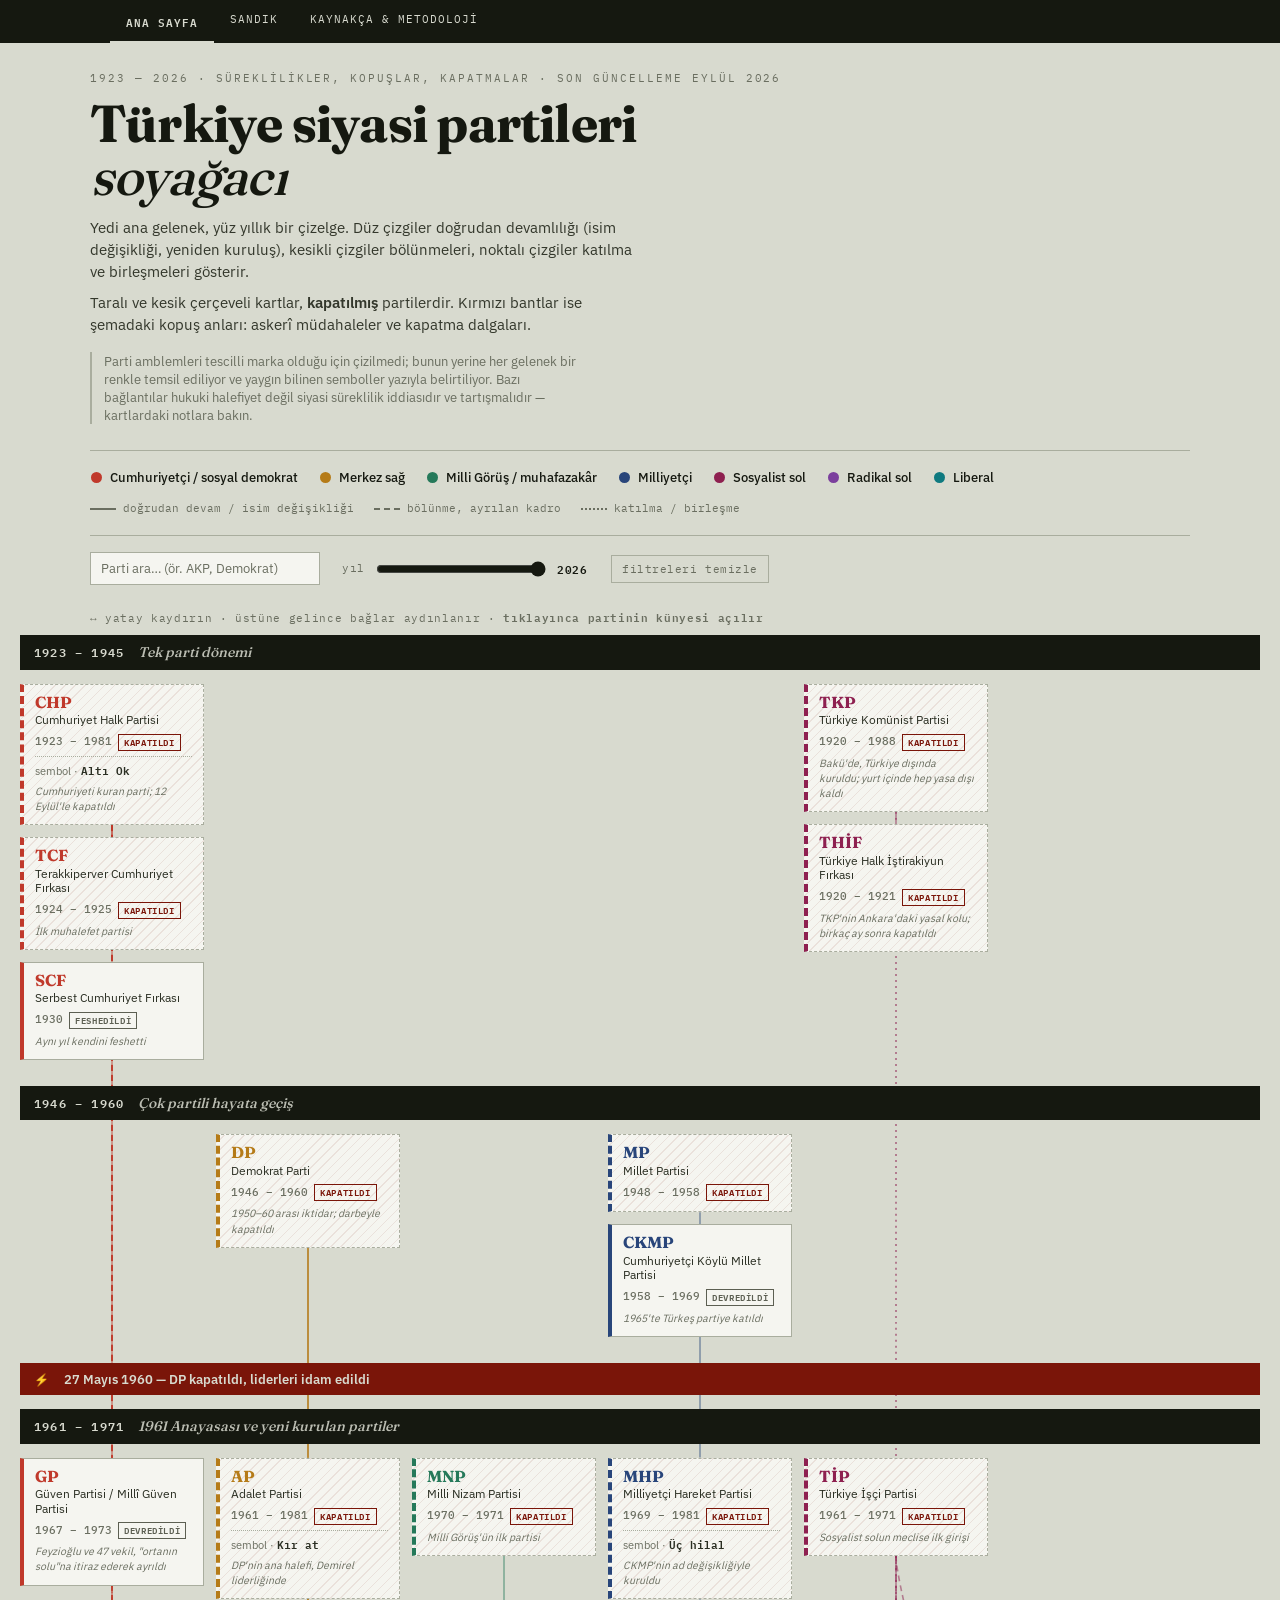
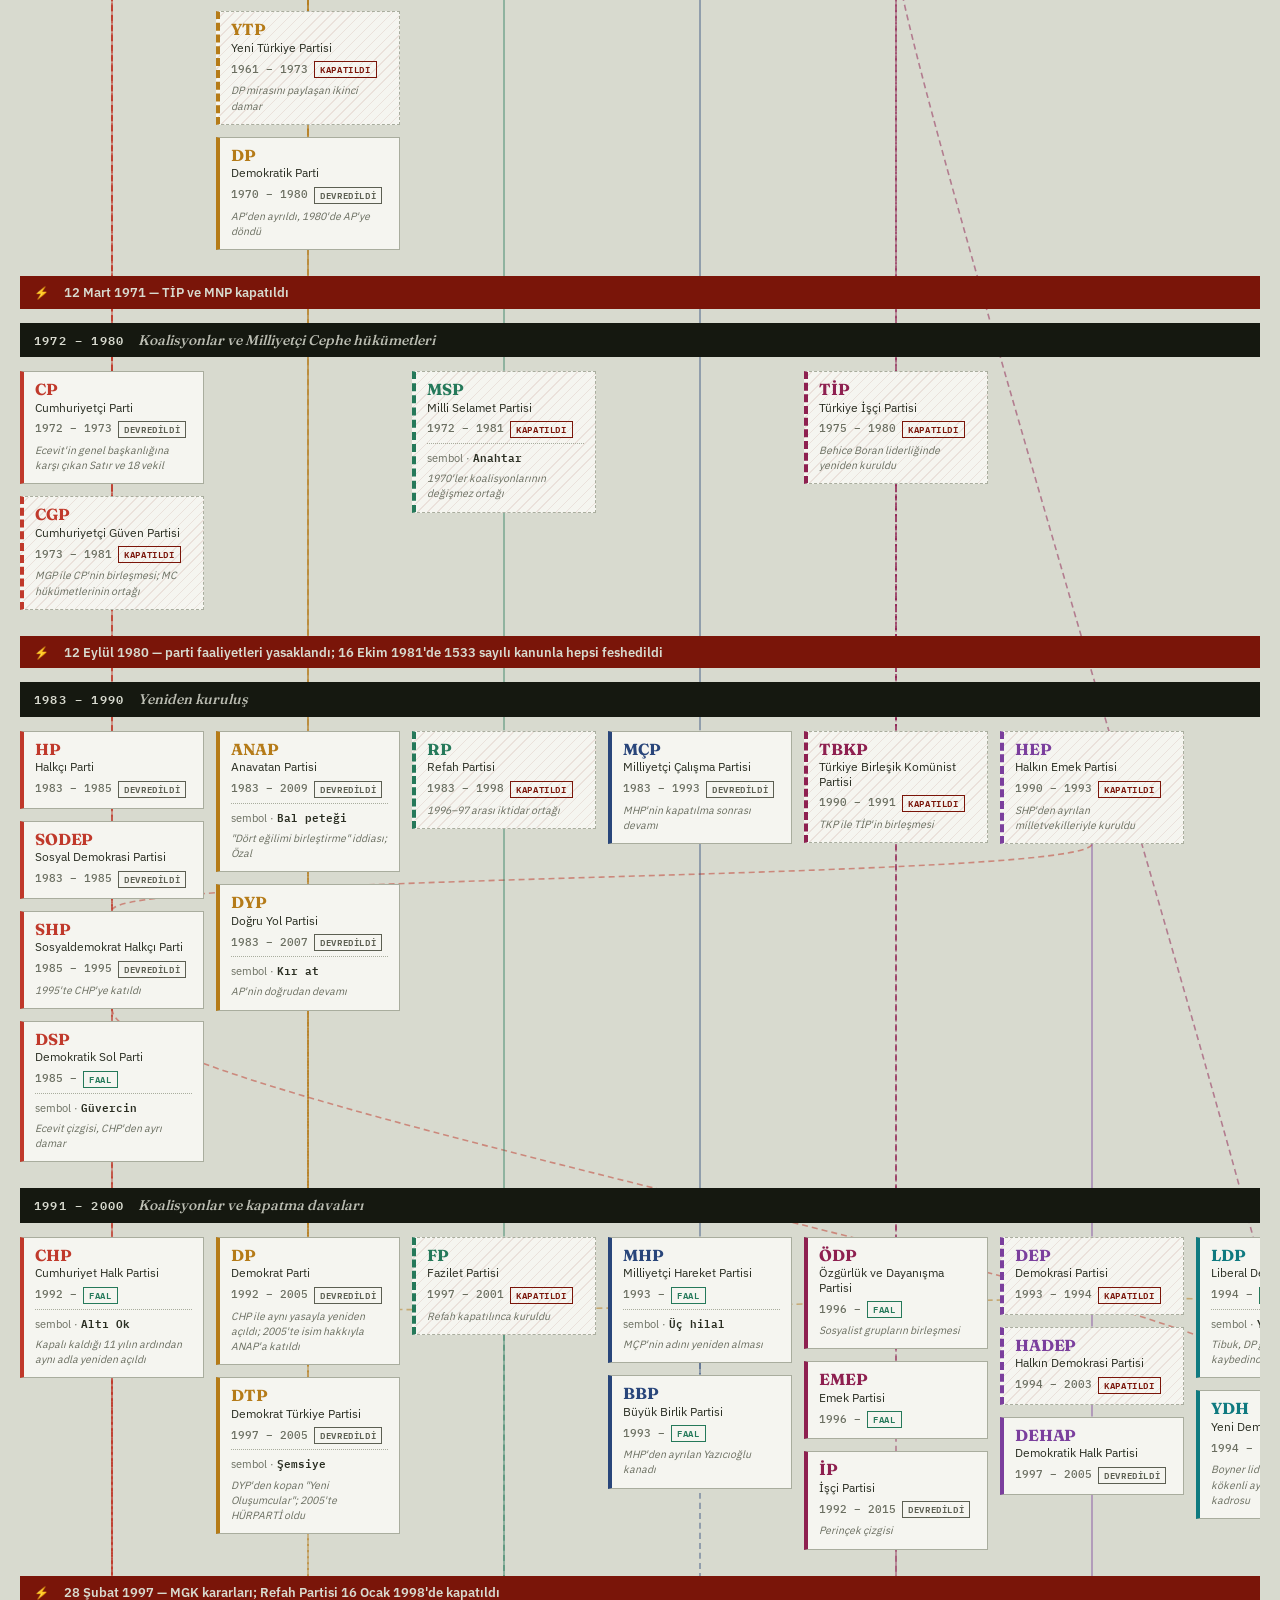
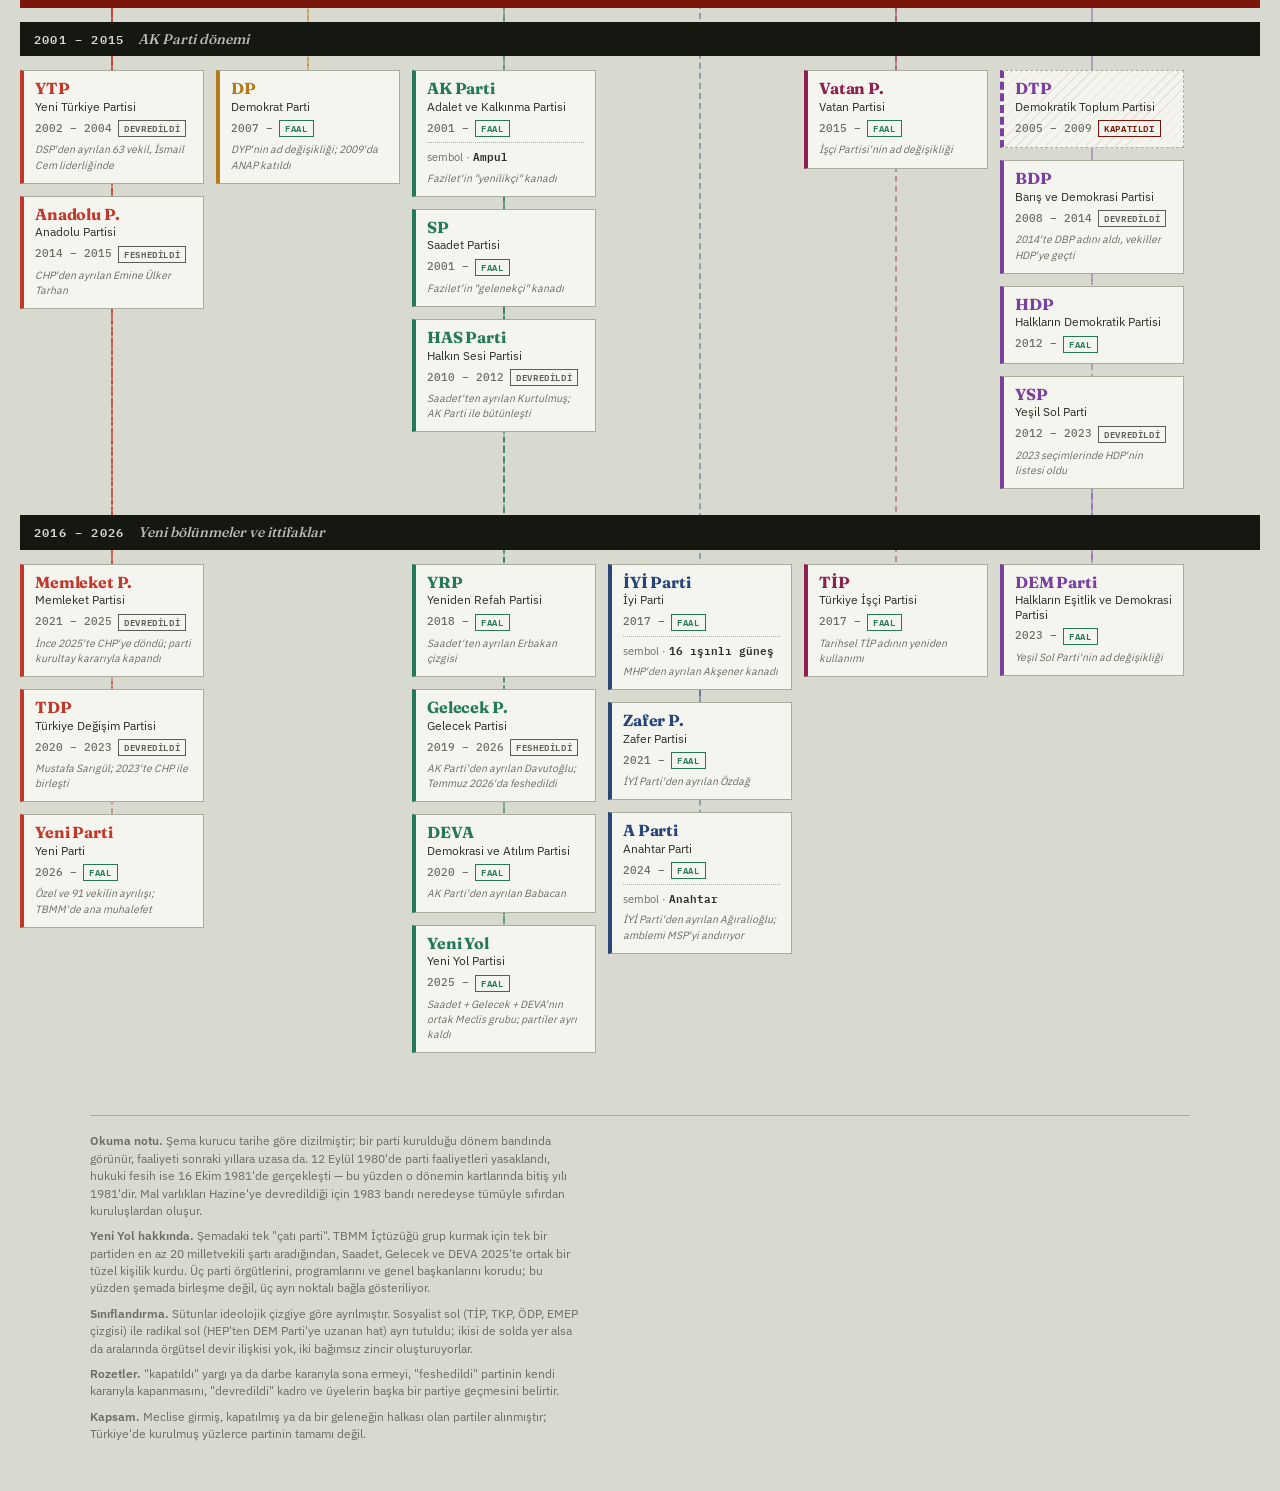
==== index.html @ 6846a506 "Son kontrol: güncellik, kabul ölçütleri ve son güncelleme tarihi - YSK seçim takvimiyle güncellik ko" ====
<!DOCTYPE html>
<html lang="tr">
<meta charset="utf-8">
<title>Türkiye Siyasi Partileri Soyağacı</title>
<meta name="viewport" content="width=device-width, initial-scale=1">
<meta name="description" content="1923'ten bugüne Türkiye'de kurulan siyasi partilerin soyağacı: yedi gelenek, süreklilikler, bölünmeler, birleşmeler ve kapatmalar tek şemada.">
<meta property="og:type" content="website">
<meta property="og:title" content="Türkiye Siyasi Partileri Soyağacı">
<meta property="og:description" content="1923'ten bugüne Türkiye'de kurulan siyasi partilerin soyağacı: yedi gelenek, süreklilikler, bölünmeler, birleşmeler ve kapatmalar tek şemada.">
<meta property="og:locale" content="tr_TR">
<link rel="stylesheet" href="ortak.css">
<style>
  /* Bu sayfaya (soyağacı şeması) özel stiller. Fontlar, tasarım tokenları, üst menü ve temel tipografi ortak.css içinde. */

  .lejant{
    max-width:1100px;margin:22px auto 0;display:flex;flex-wrap:wrap;gap:6px 20px;
    padding-top:16px;border-top:1px solid var(--cizgi);
  }
  .lej{
    display:flex;align-items:center;gap:8px;font-size:12.5px;font-weight:500;
    cursor:pointer;padding:2px 6px;margin:-2px -6px;border:1px solid transparent;
  }
  .lej:hover{border-color:var(--cizgi)}
  .lej:focus-visible{outline:2px solid var(--murekkep);outline-offset:2px}
  .lej.secili{border-color:var(--murekkep);background:rgba(21,24,16,.07)}
  .dot{width:11px;height:11px;border-radius:50%;flex:none}
  .lejant2{
    max-width:1100px;margin:14px auto 0;display:flex;flex-wrap:wrap;gap:6px 20px;
    font-family:"IBM Plex Mono",monospace;font-size:11px;color:var(--soluk);
  }
  .lejant2 span{display:flex;align-items:center;gap:7px}
  .swatch{width:26px;height:0;border-top:2px solid var(--soluk);flex:none}
  .swatch.kesik{border-top-style:dashed}
  .swatch.nokta{border-top-style:dotted}

  .ara-kutu{
    font-family:"IBM Plex Sans",sans-serif;font-size:13px;color:var(--murekkep);
    background:var(--kart);border:1px solid var(--cizgi);padding:7px 10px;
    width:230px;max-width:60vw;
  }
  .ara-kutu::placeholder{color:var(--soluk)}
  .ara-kutu:focus-visible{outline:2px solid var(--murekkep);outline-offset:1px}

  .kaydir-ipucu{
    max-width:1100px;margin:24px auto 8px;font-family:"IBM Plex Mono",monospace;
    font-size:11px;color:var(--soluk);letter-spacing:.06em;
  }
  .mobil-ipucu{display:none}
  .scroller{overflow-x:auto;overflow-y:hidden;-webkit-overflow-scrolling:touch;padding-bottom:10px}

  #chart{position:relative;min-width:1360px;max-width:1500px;margin:0 auto}
  #edges{position:absolute;inset:0;width:100%;height:100%;pointer-events:none;z-index:0;overflow:visible}

  .satir{
    display:grid;grid-template-columns:repeat(7,1fr);gap:0 12px;
    margin-bottom:26px;position:relative;z-index:1;
  }
  .hucre{display:flex;flex-direction:column;gap:12px}

  .kart .kisa{
    font-family:"Fraunces",serif;font-weight:700;font-size:16px;line-height:1.1;
    color:var(--aile);margin-bottom:2px;letter-spacing:-.01em;
  }
  .kart .ad{font-size:11.5px;line-height:1.25;color:#2A2E22;margin-bottom:6px}
  .kart .yil{
    font-family:"IBM Plex Mono",monospace;font-size:11px;font-weight:500;color:var(--soluk);
    display:flex;align-items:center;gap:6px;flex-wrap:wrap;
  }
  .kart .sembol{
    font-size:10.5px;color:var(--soluk);margin-top:5px;padding-top:5px;
    border-top:1px dotted var(--cizgi);
  }
  .kart .sembol b{font-family:"IBM Plex Mono",monospace;font-weight:600;color:#2A2E22}
  .kart .not{font-size:10.5px;color:var(--soluk);margin-top:5px;font-style:italic}

  .kart.kapatildi{
    background:
      repeating-linear-gradient(-45deg,
        transparent 0 6px,
        rgba(122,21,9,.09) 6px 7px);
    background-color:var(--kart);
    border-style:dashed;
  }

  #chart.odak .kart{opacity:.28}
  #chart.odak .kart.aktif{opacity:1}
  #chart.odak .kart.komsu{opacity:1}

  #chart.filtreli .kart{opacity:.2}
  #chart.filtreli .kart.sonuc{opacity:1}

  path.kenar{fill:none;stroke-width:1.6;opacity:.5;transition:opacity .18s,stroke-width .18s}
  path.kenar.bolunme{stroke-dasharray:6 4}
  path.kenar.katilma{stroke-dasharray:2 4;stroke-width:2}
  #chart.odak path.kenar{opacity:.07}
  #chart.odak path.kenar.aktif{opacity:1;stroke-width:2.6}

  @media (max-width:760px){
    .masaustu-ipucu{display:none}
    .mobil-ipucu{display:block}

    .scroller{overflow-x:visible}
    #chart{min-width:0;max-width:100%}
    #edges{display:none}

    .satir{display:flex;flex-direction:column;gap:10px}
    .hucre:empty{display:none}

    .ara-kutu{width:100%;max-width:none}
  }
</style>

<nav class="ustmenu">
  <div class="ustmenu-ic">
    <a href="index.html" class="ustmenu-link aktif">Ana sayfa</a>
    <a href="sandik.html" class="ustmenu-link">Sandık</a>
    <a href="kaynakca.html" class="ustmenu-link">Kaynakça &amp; metodoloji</a>
  </div>
</nav>
<div class="wrap">
  <header>
    <div class="eyebrow">1923 — 2026 · süreklilikler, kopuşlar, kapatmalar · son güncelleme Eylül 2026</div>
    <h1>Türkiye siyasi partileri<br><em>soyağacı</em></h1>
    <p class="lede">Yedi ana gelenek, yüz yıllık bir çizelge. Düz çizgiler doğrudan devamlılığı (isim değişikliği, yeniden kuruluş), kesikli çizgiler bölünmeleri, noktalı çizgiler katılma ve birleşmeleri gösterir.</p>
    <p class="lede" style="margin-top:10px">Taralı ve kesik çerçeveli kartlar, <b>kapatılmış</b> partilerdir. Kırmızı bantlar ise şemadaki kopuş anları: askerî müdahaleler ve kapatma dalgaları.</p>
    <p class="disclaimer">Parti amblemleri tescilli marka olduğu için çizilmedi; bunun yerine her gelenek bir renkle temsil ediliyor ve yaygın bilinen semboller yazıyla belirtiliyor. Bazı bağlantılar hukuki halefiyet değil siyasi süreklilik iddiasıdır ve tartışmalıdır — kartlardaki notlara bakın.</p>
  </header>

  <div class="lejant" id="lejant"></div>
  <div class="lejant2">
    <span><i class="swatch"></i> doğrudan devam / isim değişikliği</span>
    <span><i class="swatch kesik"></i> bölünme, ayrılan kadro</span>
    <span><i class="swatch nokta"></i> katılma / birleşme</span>
  </div>

  <div class="araclar">
    <input id="ara" class="ara-kutu" type="search" placeholder="Parti ara… (ör. AKP, Demokrat)" autocomplete="off" aria-label="Parti ara">
    <div class="yil-filtre">
      <span>yıl</span>
      <input id="yilKaydirici" type="range" step="1" aria-label="Yıl filtresi">
      <span id="yilDeger" class="yil-deger"></span>
    </div>
    <button id="filtreTemizle" class="temizle-buton" type="button">filtreleri temizle</button>
  </div>

  <div class="kaydir-ipucu masaustu-ipucu">↔ yatay kaydırın · üstüne gelince bağlar aydınlanır · <b>tıklayınca partinin künyesi açılır</b></div>
  <div class="kaydir-ipucu mobil-ipucu">dönem başlığına dokunarak açıp kapatın · <b>karta dokununca künyesi açılır</b></div>

  <div class="scroller">
    <div id="chart">
      <svg id="edges"></svg>
      <div id="rows"></div>
    </div>
  </div>

  <div id="perde"></div>
  <aside id="panel" role="dialog" aria-modal="true" aria-labelledby="p-kisa" inert aria-hidden="true">
    <button id="kapat" aria-label="Kapat">✕</button>
    <div id="p-govde"></div>
  </aside>

  <footer>
    <p><b>Okuma notu.</b> Şema kurucu tarihe göre dizilmiştir; bir parti kurulduğu dönem bandında görünür, faaliyeti sonraki yıllara uzasa da. 12 Eylül 1980'de parti faaliyetleri yasaklandı, hukuki fesih ise 16 Ekim 1981'de gerçekleşti — bu yüzden o dönemin kartlarında bitiş yılı 1981'dir. Mal varlıkları Hazine'ye devredildiği için 1983 bandı neredeyse tümüyle sıfırdan kuruluşlardan oluşur.</p>
    <p><b>Yeni Yol hakkında.</b> Şemadaki tek "çatı parti". TBMM İçtüzüğü grup kurmak için tek bir partiden en az 20 milletvekili şartı aradığından, Saadet, Gelecek ve DEVA 2025'te ortak bir tüzel kişilik kurdu. Üç parti örgütlerini, programlarını ve genel başkanlarını korudu; bu yüzden şemada birleşme değil, üç ayrı noktalı bağla gösteriliyor.</p>
    <p><b>Sınıflandırma.</b> Sütunlar ideolojik çizgiye göre ayrılmıştır. Sosyalist sol (TİP, TKP, ÖDP, EMEP çizgisi) ile radikal sol (HEP'ten DEM Parti'ye uzanan hat) ayrı tutuldu; ikisi de solda yer alsa da aralarında örgütsel devir ilişkisi yok, iki bağımsız zincir oluşturuyorlar.</p>
    <p><b>Rozetler.</b> "kapatıldı" yargı ya da darbe kararıyla sona ermeyi, "feshedildi" partinin kendi kararıyla kapanmasını, "devredildi" kadro ve üyelerin başka bir partiye geçmesini belirtir.</p>
    <p><b>Kapsam.</b> Meclise girmiş, kapatılmış ya da bir geleneğin halkası olan partiler alınmıştır; Türkiye'de kurulmuş yüzlerce partinin tamamı değil.</p>
  </footer>
</div>

<script src="veri/partiler.js"></script>
<script src="veri/sandik.js"></script>
<script src="ortak.js"></script>
<script src="sandik-mantik.js"></script>
<script>
(function(){
  const {AILE, BILGI, DONEMLER, N, E, ROZET} = window.PARTILER;
  const SANDIK = window.SANDIK;
  const SM = SandikMantik.olustur(window.PARTILER, Ortak);

  const GUNCEL_YIL=2026;
  let arama="", aileFiltre=null, yilFiltre=null, filtreAktif=false;

  const lej = document.getElementById("lejant");
  AILE.forEach((a,i)=>{
    const d=document.createElement("div"); d.className="lej";
    d.innerHTML='<i class="dot" style="background:'+a.ham+'"></i>'+a.ad;
    d.tabIndex=0; d.setAttribute("role","button"); d.setAttribute("aria-pressed","false");
    function ailesecTogla(){
      document.querySelectorAll(".lej").forEach(x=>{x.classList.remove("secili"); x.setAttribute("aria-pressed","false");});
      if(aileFiltre===i){ aileFiltre=null; }
      else{ aileFiltre=i; d.classList.add("secili"); d.setAttribute("aria-pressed","true"); }
      filtreUygula();
    }
    d.addEventListener("click",ailesecTogla);
    d.addEventListener("keydown",e=>{ if(e.key==="Enter"||e.key===" "){ e.preventDefault(); ailesecTogla(); } });
    lej.appendChild(d);
  });

  const rows=document.getElementById("rows");
  DONEMLER.forEach((d,i)=>{
    const b=document.createElement("div"); b.className="banner";
    b.innerHTML='<span class="yil">'+d.yil+'</span><span class="ad">'+d.ad+'</span><span class="ok" aria-hidden="true">−</span>';
    rows.appendChild(b);

    const s=document.createElement("div"); s.className="satir"; s.id="donem-"+i;
    for(let c=0;c<7;c++){
      const h=document.createElement("div"); h.className="hucre"; h.dataset.col=c;
      N.filter(n=>n.donem===i && n.aile===c).forEach(n=>h.appendChild(kart(n)));
      s.appendChild(h);
    }
    rows.appendChild(s);

    Ortak.bantKur(b, s, ciz);

    if(d.kesinti){
      const k=document.createElement("div"); k.className="banner kesinti";
      k.innerHTML='<span class="yil">⚡</span><span class="ad">'+d.kesinti.metin+'</span>';
      rows.appendChild(k);
    }
  });

  function kart(n){
    const el=document.createElement("div");
    el.className="kart"+(n.durum==="kapatildi"?" kapatildi":"");
    el.style.setProperty("--aile",AILE[n.aile].ham);
    el.dataset.id=n.id;
    el.tabIndex=0;
    el.setAttribute("role","button");
    el.addEventListener("keydown",e=>{
      if(e.key==="Enter"||e.key===" "){ e.preventDefault(); ac(n.id); }
    });
    const r=ROZET[n.durum];
    el.innerHTML =
      '<div class="kisa">'+n.kisa+'</div>'+
      '<div class="ad">'+n.ad+'</div>'+
      '<div class="yil">'+n.yil+' <span class="rozet '+r[1]+'">'+r[0]+'</span></div>'+
      (n.sembol?'<div class="sembol">sembol · <b>'+n.sembol+'</b></div>':'')+
      (n.not?'<div class="not">'+n.not+'</div>':'');
    return el;
  }

  const chart=document.getElementById("chart");
  const svg=document.getElementById("edges");
  const yol={};

  function ciz(){
    svg.innerHTML="";
    const cb=chart.getBoundingClientRect();
    svg.setAttribute("viewBox","0 0 "+chart.offsetWidth+" "+chart.offsetHeight);
    for(const k in yol) delete yol[k];

    E.forEach(e=>{
      const a=chart.querySelector('[data-id="'+e[0]+'"]');
      const b=chart.querySelector('[data-id="'+e[1]+'"]');
      if(!a||!b) return;
      // kapalı dönemdeki kart ölçülemez; ucu görünmeyen bağı hiç çizme
      if(a.offsetParent===null||b.offsetParent===null) return;
      const ra=a.getBoundingClientRect(), rb=b.getBoundingClientRect();
      const ax=ra.left-cb.left+ra.width/2, bx=rb.left-cb.left+rb.width/2;

      let ay,by;
      if(rb.top>=ra.bottom-4){ ay=ra.bottom-cb.top; by=rb.top-cb.top; }
      else if(rb.bottom<=ra.top+4){ ay=ra.top-cb.top; by=rb.bottom-cb.top; }
      else { ay=ra.top-cb.top+ra.height/2; by=rb.top-cb.top+rb.height/2; }

      const dy=(by-ay);
      const c=Math.max(28,Math.min(90,Math.abs(dy)*0.55));
      const d="M "+ax+" "+ay+" C "+ax+" "+(ay+Math.sign(dy||1)*c)+", "+bx+" "+(by-Math.sign(dy||1)*c)+", "+bx+" "+by;

      const p=document.createElementNS("http://www.w3.org/2000/svg","path");
      p.setAttribute("d",d);
      p.setAttribute("class","kenar "+e[2]);
      const kaynak=N.find(n=>n.id===e[0]);
      p.setAttribute("stroke",AILE[kaynak?kaynak.aile:0].ham);
      svg.appendChild(p);

      (yol[e[0]]=yol[e[0]]||[]).push({p:p,other:e[1]});
      (yol[e[1]]=yol[e[1]]||[]).push({p:p,other:e[0]});
    });
  }

  /* ---- arama / sütun / yıl filtreleri ---- */
  function parseYil(y){
    const bas=+y.slice(0,4);
    if(y.indexOf("–")===-1) return {bas:bas, bit:bas};
    const m=y.match(/–\s*(\d{4})/);
    return {bas:bas, bit:m?+m[1]:GUNCEL_YIL};
  }

  function eslesiyorMu(n){
    if(aileFiltre!==null && n.aile!==aileFiltre) return false;
    if(yilFiltre!==null){
      const yr=parseYil(n.yil);
      if(yilFiltre<yr.bas || yilFiltre>yr.bit) return false;
    }
    if(arama){
      const q=arama.toLocaleLowerCase("tr");
      const hedef=(n.kisa+" "+n.ad).toLocaleLowerCase("tr");
      if(hedef.indexOf(q)===-1) return false;
    }
    return true;
  }

  function filtreUygula(){
    filtreAktif=!!(arama || aileFiltre!==null || yilFiltre!==null);
    chart.classList.toggle("filtreli",filtreAktif);
    if(filtreAktif){
      chart.classList.remove("odak");
      chart.querySelectorAll(".aktif,.komsu").forEach(x=>x.classList.remove("aktif","komsu"));
    }
    chart.querySelectorAll(".kart").forEach(el=>{
      const n=bul(el.dataset.id);
      el.classList.toggle("sonuc",filtreAktif && eslesiyorMu(n));
    });
    let duzenDegisti=false;
    if(filtreAktif){
      document.querySelectorAll(".satir.kapali").forEach(s=>{
        if(!s.querySelector(".kart.sonuc")) return;
        duzenDegisti=true;
        const b=document.querySelector('.banner[aria-controls="'+s.id+'"]');
        if(b) Ortak.bantDurum(b, s, false); else s.classList.remove("kapali");
      });
    }
    document.getElementById("filtreTemizle").classList.toggle("aktif",filtreAktif);
    // sadece kapalı bir dönem açıldıysa yükseklikler değişir; her tuş vuruşunda yeniden çizme
    if(duzenDegisti) ciz();
  }

  function vurgula(k){
    if(filtreAktif||!k) return;
    if(k.classList.contains("aktif")) return;   // aynı kart içinde gezinirken titremesin
    vurguyuSil();
    chart.classList.add("odak");
    k.classList.add("aktif");
    (yol[k.dataset.id]||[]).forEach(o=>{
      o.p.classList.add("aktif");
      const m=chart.querySelector('[data-id="'+o.other+'"]');
      if(m) m.classList.add("komsu");
    });
  }
  function vurguyuSil(){
    chart.classList.remove("odak");
    chart.querySelectorAll(".aktif,.komsu").forEach(x=>x.classList.remove("aktif","komsu"));
  }
  chart.addEventListener("mouseover",ev=>vurgula(ev.target.closest(".kart")));
  chart.addEventListener("mouseout",ev=>{
    // kart içindeki alt öğeler arasında gezinirken vurguyu düşürme
    const k=ev.target.closest(".kart"); if(!k) return;
    if(ev.relatedTarget&&k.contains(ev.relatedTarget)) return;
    vurguyuSil();
  });
  chart.addEventListener("focusin",ev=>vurgula(ev.target.closest(".kart")));
  chart.addEventListener("focusout",ev=>{
    const k=ev.target.closest(".kart"); if(!k) return;
    if(ev.relatedTarget&&k.contains(ev.relatedTarget)) return;
    vurguyuSil();
  });

  /* ---- açıklama paneli ---- */
  const panel=document.getElementById("panel");
  const perde=document.getElementById("perde");
  const govde=document.getElementById("p-govde");
  const ETIKET={devam:"doğrudan devam",bolunme:"bölünme",katilma:"katılma"};
  const Panel = Ortak.panelKur({
    panel, perde, govde,
    kapatDugmesi: document.getElementById("kapat"),
    odakSecici: ".kart",
    kapaninca: () => history.replaceState(null, "", location.pathname + location.search)
  });

  function bul(id){ return N.find(n=>n.id===id); }

  function satirlar(liste){
    return liste.map(x=>{
      const n=bul(x.id); if(!n) return "";
      return '<li><i style="background:'+AILE[n.aile].ham+'"></i>'+
             '<button class="p-git" data-git="'+n.id+'">'+n.kisa+'</button>'+
             '<span>'+n.yil+' · '+x.tur+'</span></li>';
    }).join("");
  }

  function ac(id){
    const n=bul(id); if(!n) return;
    const b=BILGI[id]||{};
    const renk=AILE[n.aile].ham;
    const r=ROZET[n.durum];
    const oncul=E.filter(e=>e[1]===id).map(e=>({id:e[0],tur:ETIKET[e[2]]}));
    const ardil=E.filter(e=>e[0]===id).map(e=>({id:e[1],tur:ETIKET[e[2]]}));
    const html =
      '<div class="p-kisa" id="p-kisa" style="color:'+renk+'">'+n.kisa+'</div>'+
      '<div class="p-ad">'+n.ad+'</div>'+
      '<div class="p-meta">'+n.yil+' <span class="rozet '+r[1]+'">'+r[0]+'</span>'+
        ' · '+AILE[n.aile].ad+'</div>'+
      (b.k?'<div class="p-etiket">Kurucu</div><div class="p-kurucu">'+b.k+'</div>':'')+
      (b.o?'<div class="p-etiket">Özet</div><div class="p-ozet">'+b.o+'</div>':'')+
      (n.sembol?'<div class="p-etiket">Sembol</div><div class="p-sembol">'+n.sembol+'</div>':'')+
      (oncul.length?'<div class="p-etiket">Nereden geldi</div><ul>'+satirlar(oncul)+'</ul>':'')+
      (ardil.length?'<div class="p-etiket">Nereye gitti</div><ul>'+satirlar(ardil)+'</ul>':'');
    const secimler = SM.kunyeSecimleriHTML(id, SANDIK);
    Panel.ac(html + secimler, renk);
    history.replaceState(null, "", "#" + id);
  }

  chart.addEventListener("click",ev=>{
    const k=ev.target.closest(".kart"); if(!k) return;
    ac(k.dataset.id);
  });
  govde.addEventListener("click",ev=>{
    const g=ev.target.closest("[data-git]"); if(!g) return;
    ac(g.dataset.git);
    const hedef=chart.querySelector('[data-id="'+g.dataset.git+'"]');
    if(hedef){ Panel.odakHedefi(hedef); hedef.scrollIntoView({block:"center",inline:"center",behavior:"smooth"}); }
  });

  /* ---- araç çubuğu: arama + yıl kaydırıcı + temizle ---- */
  let YMIN=9999, YMAX=0;
  N.forEach(n=>{ const yr=parseYil(n.yil); if(yr.bas<YMIN) YMIN=yr.bas; if(yr.bit>YMAX) YMAX=yr.bit; });

  const araInput=document.getElementById("ara");
  araInput.addEventListener("input",()=>{ arama=araInput.value.trim(); filtreUygula(); });

  const yilKaydirici=document.getElementById("yilKaydirici");
  const yilDeger=document.getElementById("yilDeger");
  yilKaydirici.min=YMIN; yilKaydirici.max=YMAX; yilKaydirici.value=YMAX;
  yilDeger.textContent=YMAX;
  yilKaydirici.addEventListener("input",()=>{
    const v=+yilKaydirici.value;
    // en sağ uç "filtre yok" demektir; yoksa kaydırıcıyı geri çekince filtre kapanmıyordu
    yilFiltre = (v===YMAX) ? null : v;
    yilDeger.textContent=yilKaydirici.value;
    filtreUygula();
  });

  document.getElementById("filtreTemizle").addEventListener("click",()=>{
    arama=""; araInput.value="";
    aileFiltre=null;
    document.querySelectorAll(".lej.secili").forEach(x=>{x.classList.remove("secili"); x.setAttribute("aria-pressed","false");});
    yilFiltre=null;
    yilKaydirici.value=YMAX; yilDeger.textContent=YMAX;
    filtreUygula();
  });

  /* ---- doğrudan bağlantı: index.html#<parti> ---- */
  function hashAc(){
    const id = Ortak.hashOku(location.hash);
    if(!id || !bul(id)) return;
    const el = chart.querySelector('[data-id="'+id+'"]');
    const s = el.closest(".satir");
    if(s.classList.contains("kapali")){
      const b = document.querySelector('.banner[aria-controls="'+s.id+'"]');
      Ortak.bantDurum(b, s, false); ciz();
    }
    el.scrollIntoView({block:"center", inline:"center"});
    el.focus();
    ac(id);
  }
  window.addEventListener("hashchange", hashAc);
  hashAc();

  ciz();
  window.addEventListener("resize",()=>{clearTimeout(window.__t);window.__t=setTimeout(ciz,120)});
  if(document.fonts&&document.fonts.ready) document.fonts.ready.then(ciz);
  setTimeout(ciz,400);
})();
</script>
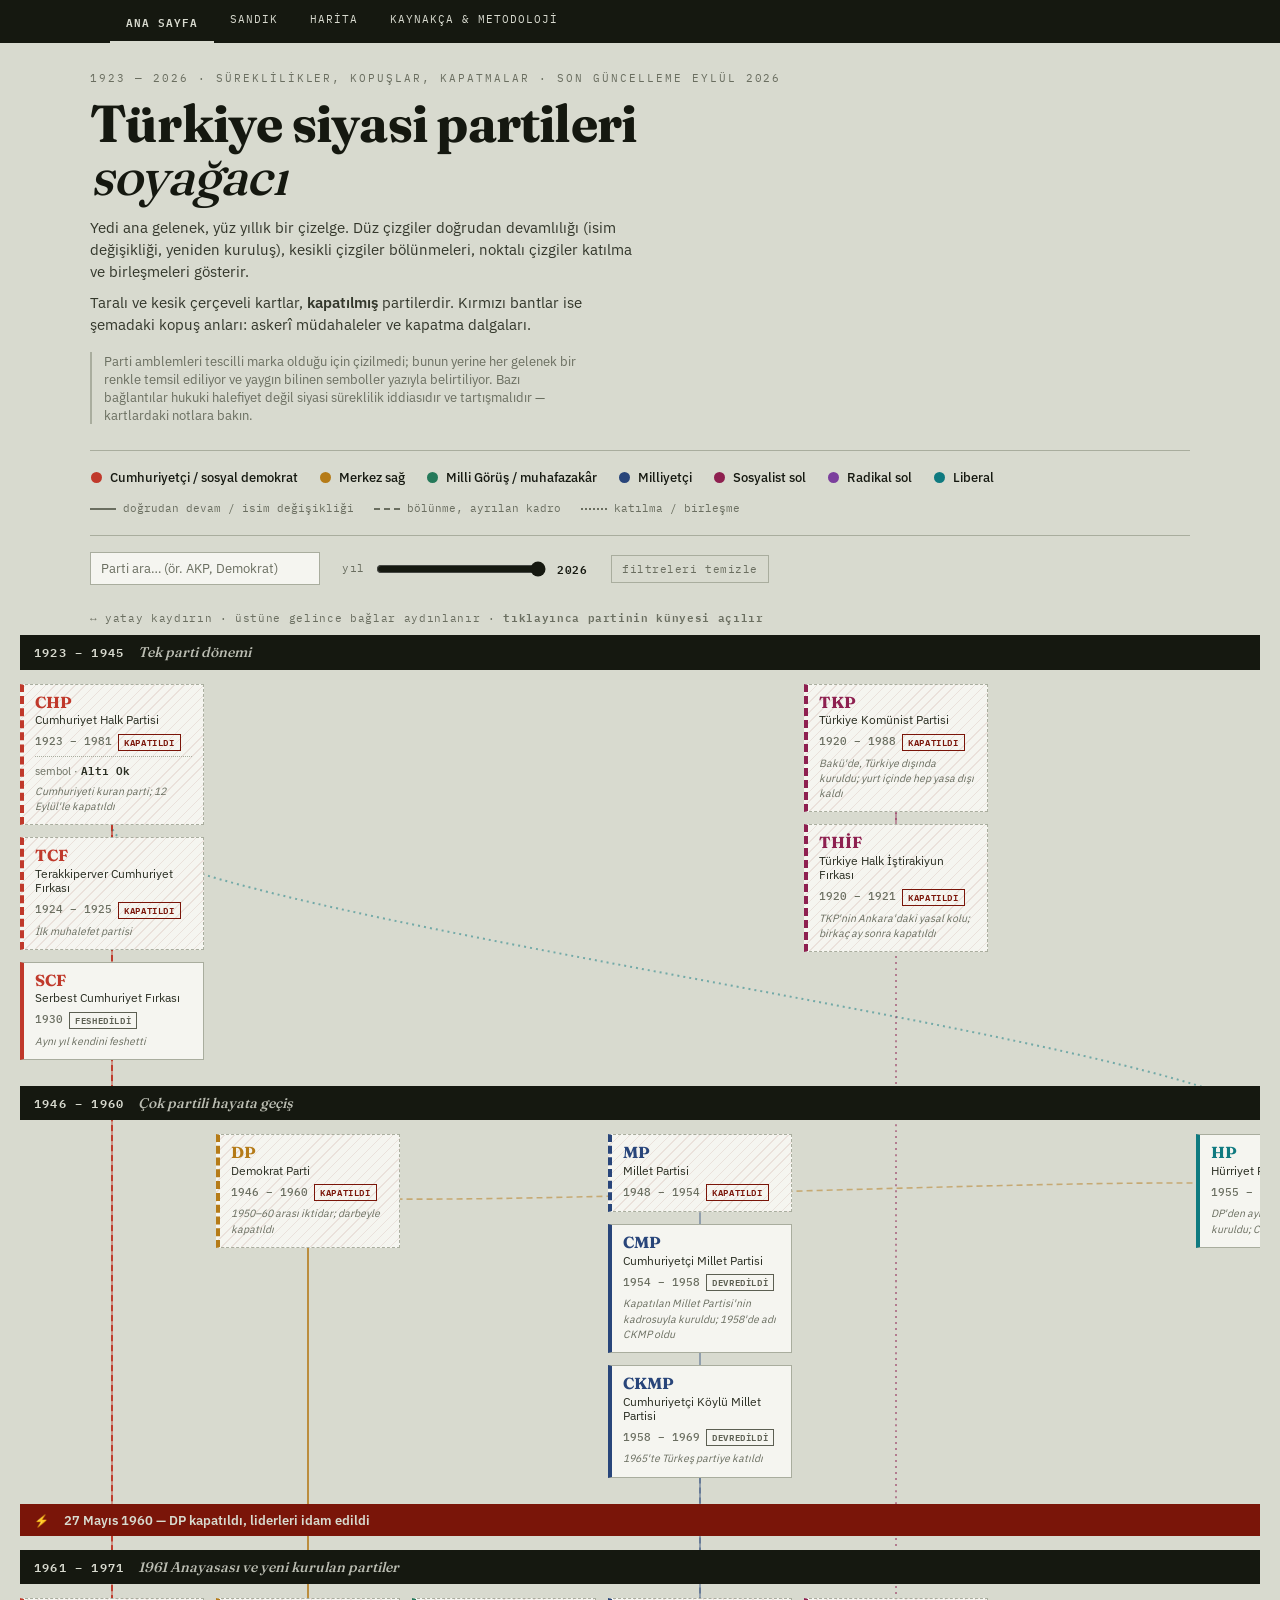
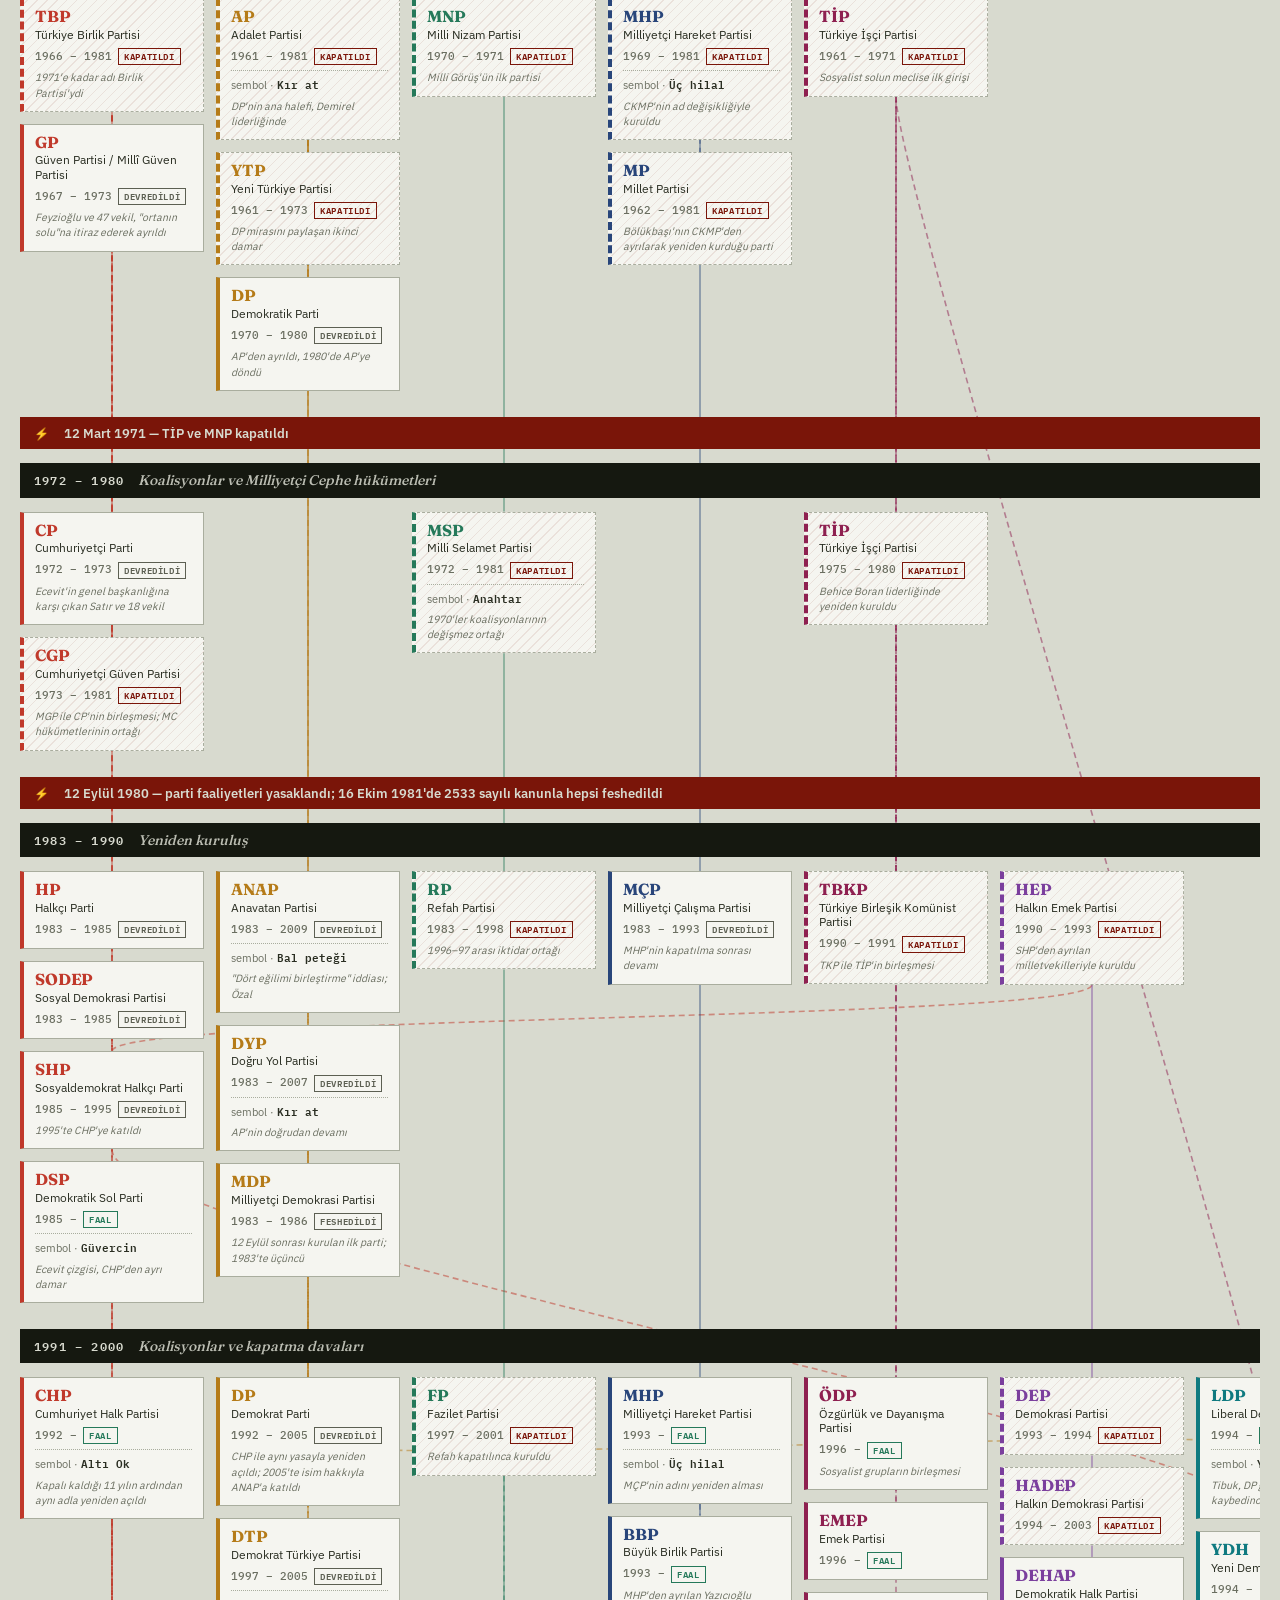
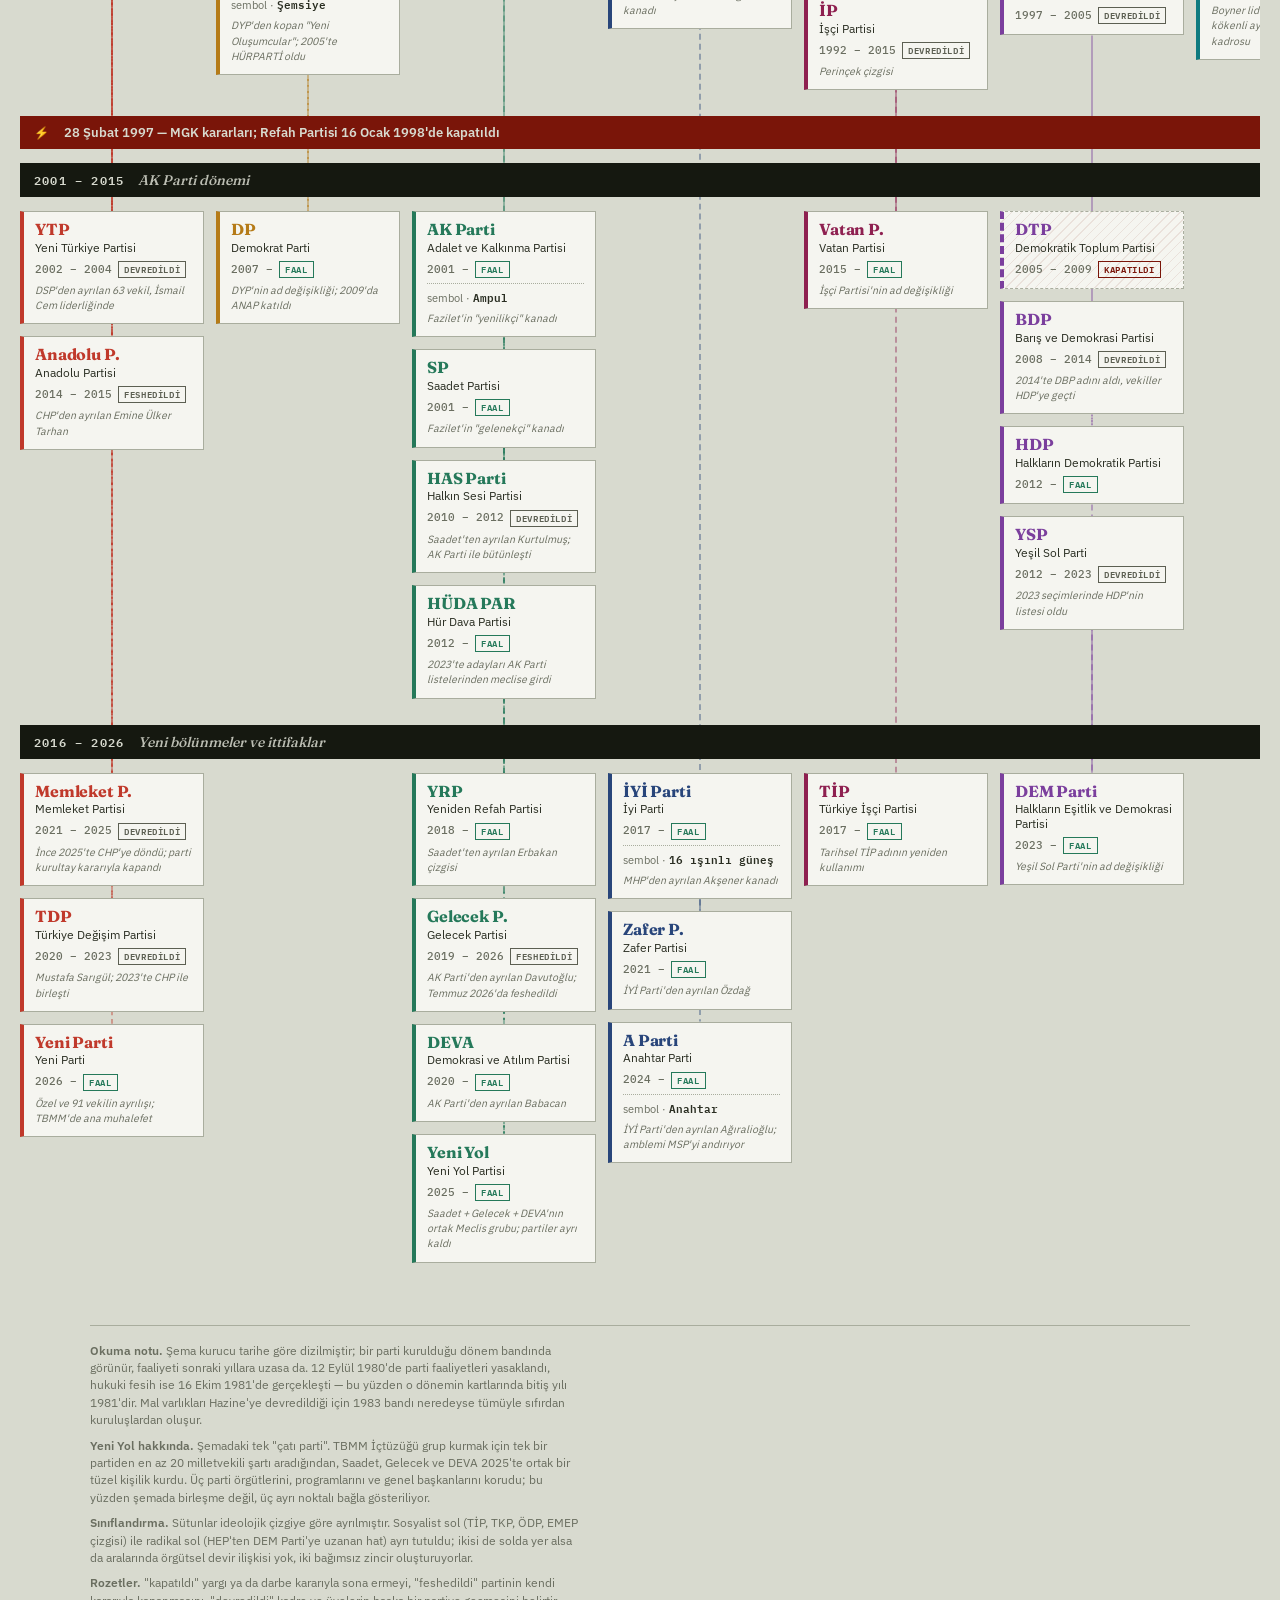
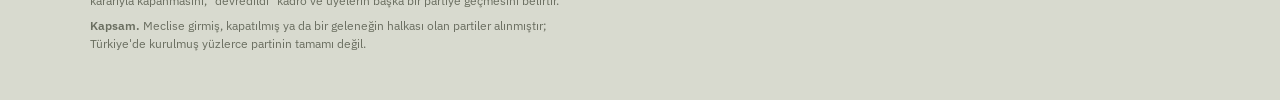
==== commit 8e88c3e7: "Harita altyapısı: il sınırları, harita sayfası ve pencerede küçük harita - veri/iller.js: 81 ilin sa" ====
--- a/index.html
+++ b/index.html
@@ -114,6 +114,7 @@
   <div class="ustmenu-ic">
     <a href="index.html" class="ustmenu-link aktif">Ana sayfa</a>
     <a href="sandik.html" class="ustmenu-link">Sandık</a>
+    <a href="harita.html" class="ustmenu-link">Harita</a>
     <a href="kaynakca.html" class="ustmenu-link">Kaynakça &amp; metodoloji</a>
   </div>
 </nav>
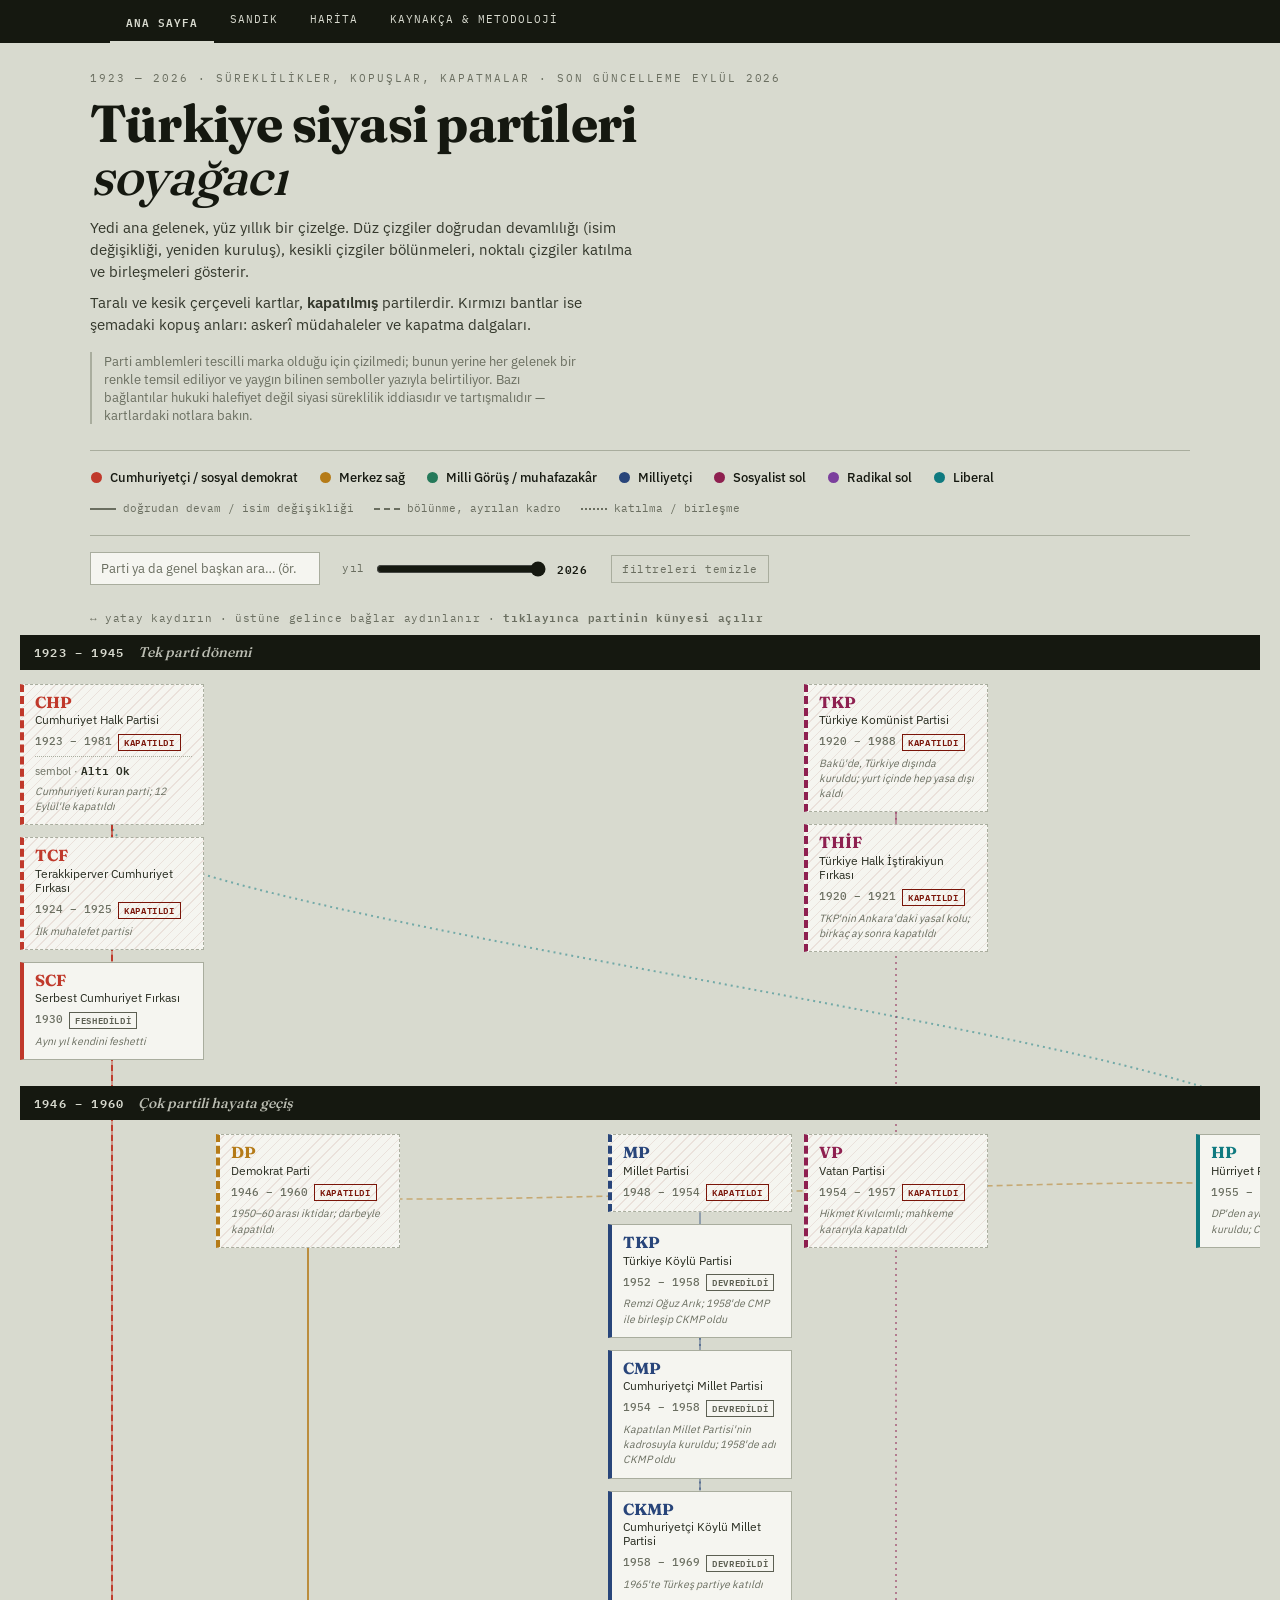
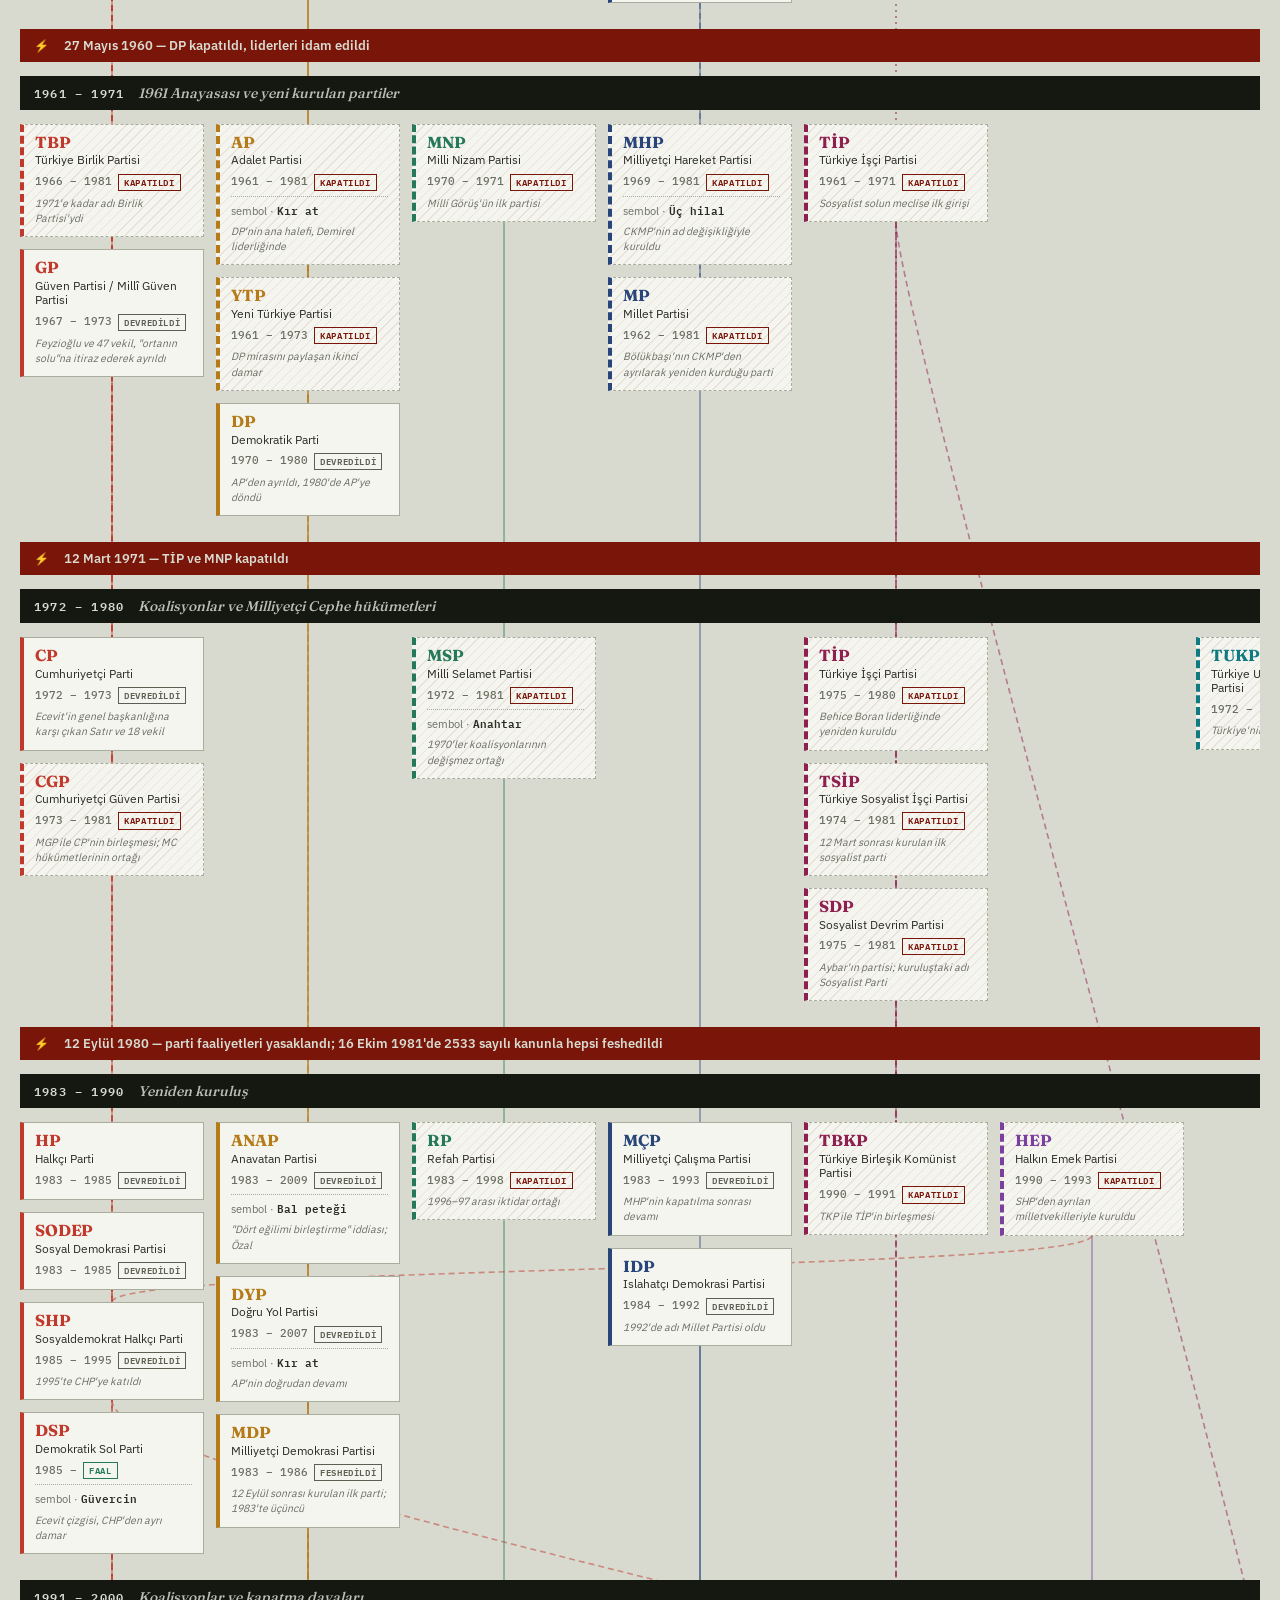
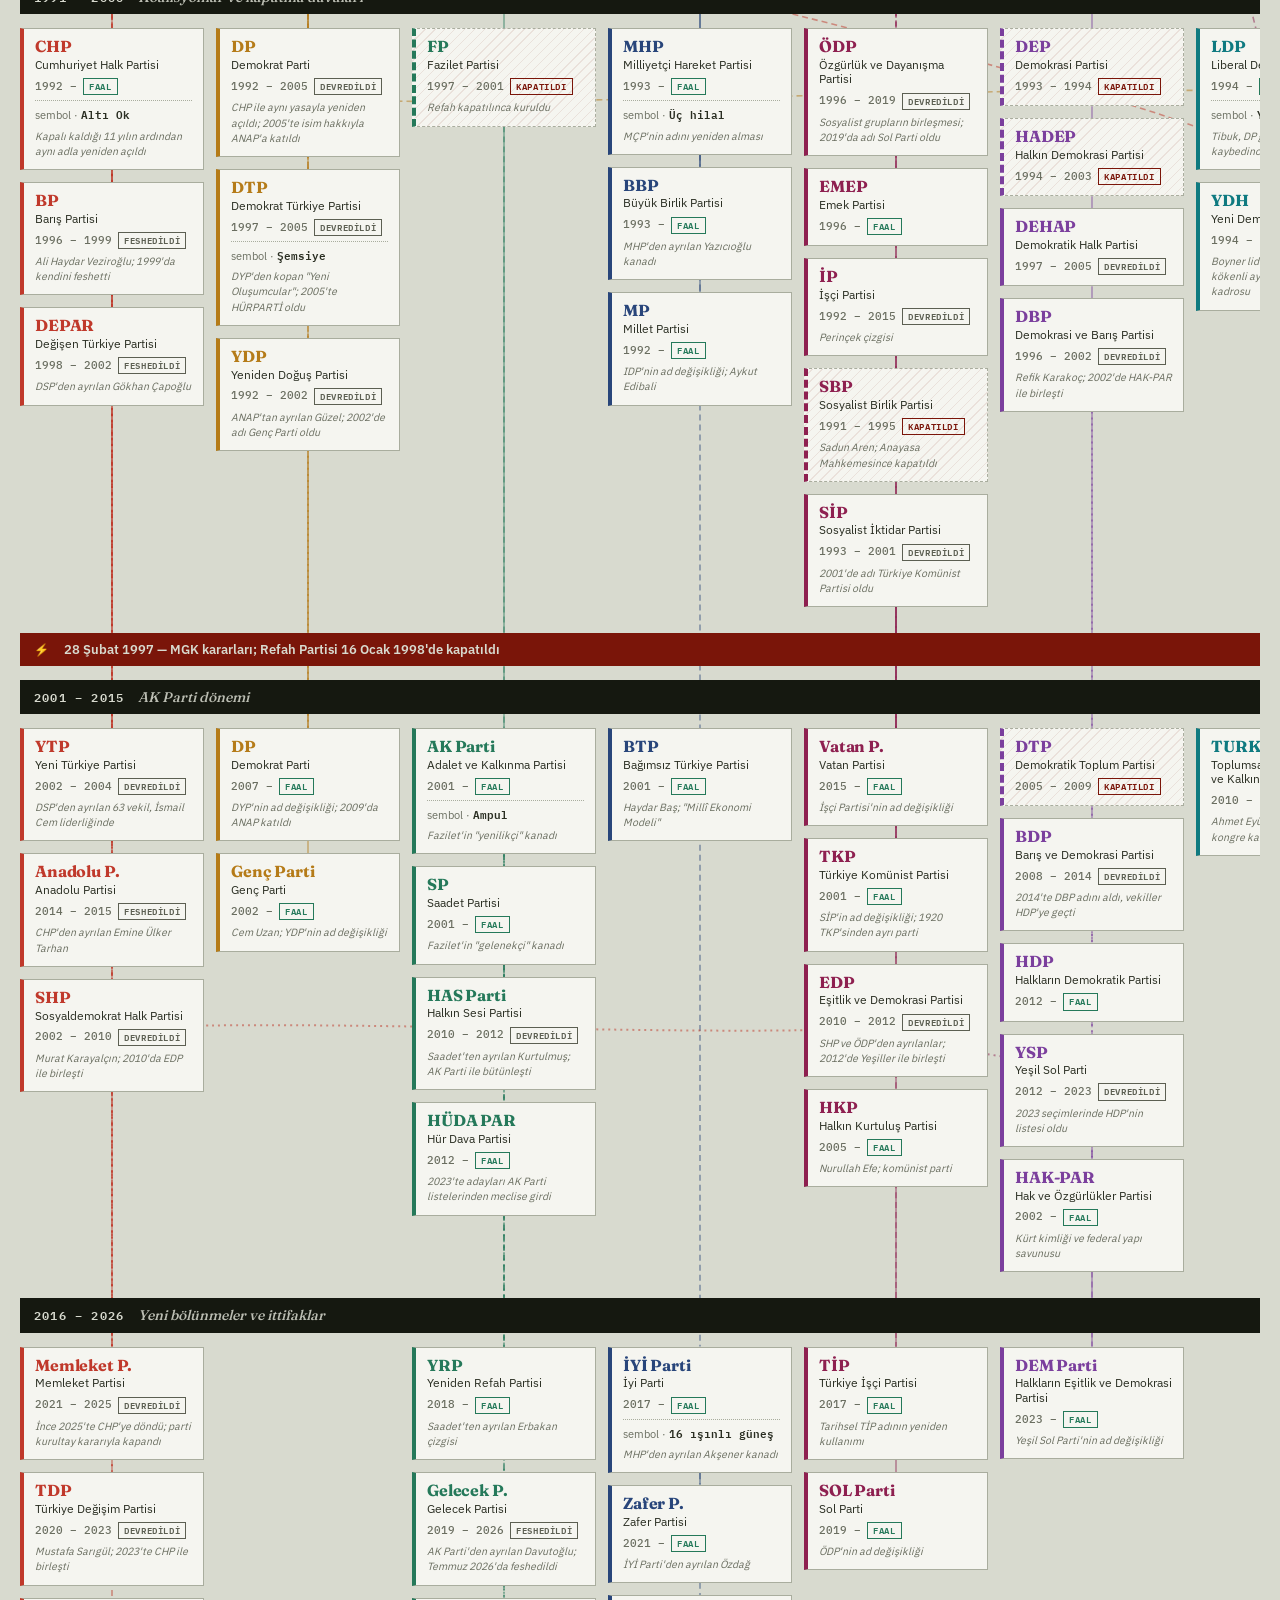
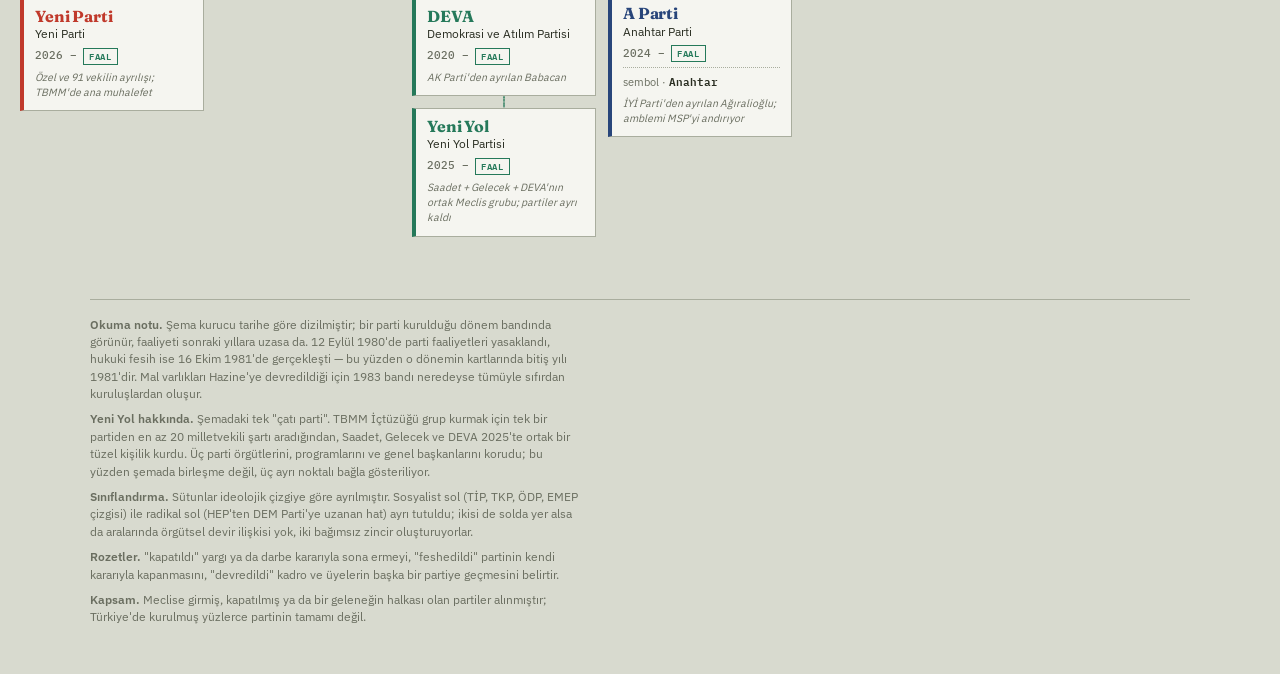
==== commit 3ef60b3b: "Soyağacı: parti pencerelerine genel başkanlar (90 parti) ve genel başkan adıyla arama Genel başkan l" ====
--- a/index.html
+++ b/index.html
@@ -95,6 +95,9 @@
   #chart.odak path.kenar{opacity:.07}
   #chart.odak path.kenar.aktif{opacity:1;stroke-width:2.6}
 
+  @media (max-width:560px){
+    .kart .sembol,.kart .not{font-size:12px}
+  }
   @media (max-width:760px){
     .masaustu-ipucu{display:none}
     .mobil-ipucu{display:block}
@@ -115,7 +118,7 @@
     <a href="index.html" class="ustmenu-link aktif">Ana sayfa</a>
     <a href="sandik.html" class="ustmenu-link">Sandık</a>
     <a href="harita.html" class="ustmenu-link">Harita</a>
-    <a href="kaynakca.html" class="ustmenu-link">Kaynakça &amp; metodoloji</a>
+    <a href="kaynakca.html" class="ustmenu-link">Kaynakça<span class="uzun"> &amp; metodoloji</span></a>
   </div>
 </nav>
 <div class="wrap">
@@ -135,7 +138,7 @@
   </div>
 
   <div class="araclar">
-    <input id="ara" class="ara-kutu" type="search" placeholder="Parti ara… (ör. AKP, Demokrat)" autocomplete="off" aria-label="Parti ara">
+    <input id="ara" class="ara-kutu" type="search" placeholder="Parti ya da genel başkan ara… (ör. AKP, Demirel)" autocomplete="off" aria-label="Parti ya da genel başkan ara">
     <div class="yil-filtre">
       <span>yıl</span>
       <input id="yilKaydirici" type="range" step="1" aria-label="Yıl filtresi">
@@ -171,6 +174,8 @@
 
 <script src="veri/partiler.js"></script>
 <script src="veri/sandik.js"></script>
+<script src="veri/genel-baskanlar.js"></script>
+<script src="veri/il-sonuclari.js"></script>
 <script src="ortak.js"></script>
 <script src="sandik-mantik.js"></script>
 <script>
@@ -297,7 +302,8 @@
     }
     if(arama){
       const q=arama.toLocaleLowerCase("tr");
-      const hedef=(n.kisa+" "+n.ad).toLocaleLowerCase("tr");
+      const gb=(window.GENEL_BASKANLAR||{})[n.id]||[];
+      const hedef=(n.kisa+" "+n.ad+" "+gb.map(x=>x.ad).join(" ")).toLocaleLowerCase("tr");
       if(hedef.indexOf(q)===-1) return false;
     }
     return true;
@@ -395,10 +401,11 @@
         ' · '+AILE[n.aile].ad+'</div>'+
       (b.k?'<div class="p-etiket">Kurucu</div><div class="p-kurucu">'+b.k+'</div>':'')+
       (b.o?'<div class="p-etiket">Özet</div><div class="p-ozet">'+b.o+'</div>':'')+
+      SM.genelBaskanlarHTML(id, window.GENEL_BASKANLAR)+
       (n.sembol?'<div class="p-etiket">Sembol</div><div class="p-sembol">'+n.sembol+'</div>':'')+
       (oncul.length?'<div class="p-etiket">Nereden geldi</div><ul>'+satirlar(oncul)+'</ul>':'')+
       (ardil.length?'<div class="p-etiket">Nereye gitti</div><ul>'+satirlar(ardil)+'</ul>':'');
-    const secimler = SM.kunyeSecimleriHTML(id, SANDIK);
+    const secimler = SM.kunyeSecimleriHTML(id, SANDIK) + SM.haritaKunyeHTML(id, SANDIK, window.IL_SONUCLARI);
     Panel.ac(html + secimler, renk);
     history.replaceState(null, "", "#" + id);
   }
--- a/ortak.css
+++ b/ortak.css
@@ -222,6 +222,7 @@
   #panel li b{color:#2A2E22;font-weight:600;flex:none}
   #panel li span{color:var(--soluk);font-size:11.5px}
   #panel li i{width:8px;height:8px;border-radius:50%;flex:none;align-self:center}
+  #panel li .p-bnot{display:block;font-style:normal;font-size:11px;line-height:1.4;margin-top:2px}
   .p-git{
     background:none;border:none;padding:0;cursor:pointer;text-align:left;
     font:inherit;color:#2A2E22;font-weight:600;text-decoration:underline;
@@ -243,5 +244,13 @@
 
     .araclar{gap:12px}
     .yil-filtre{width:100%}
-    .yil-filtre input[type=range]{flex:1}
-  }
+    .yil-filtre input[type=range]{flex:1;height:32px}
+  }
+  /* Telefon: küçük yazılar okunur boyuta, dokunma alanları parmağa uygun */
+  @media (max-width:560px){
+    .ustmenu-link .uzun{display:none}
+    .ustmenu-ic{padding:0 6px;flex-wrap:nowrap;justify-content:space-between}
+    .ustmenu-link{padding:14px 8px 12px;letter-spacing:.06em}
+    .rozet{font-size:10.5px;padding:2px 6px}
+    .p-git{padding:3px 0}
+  }
